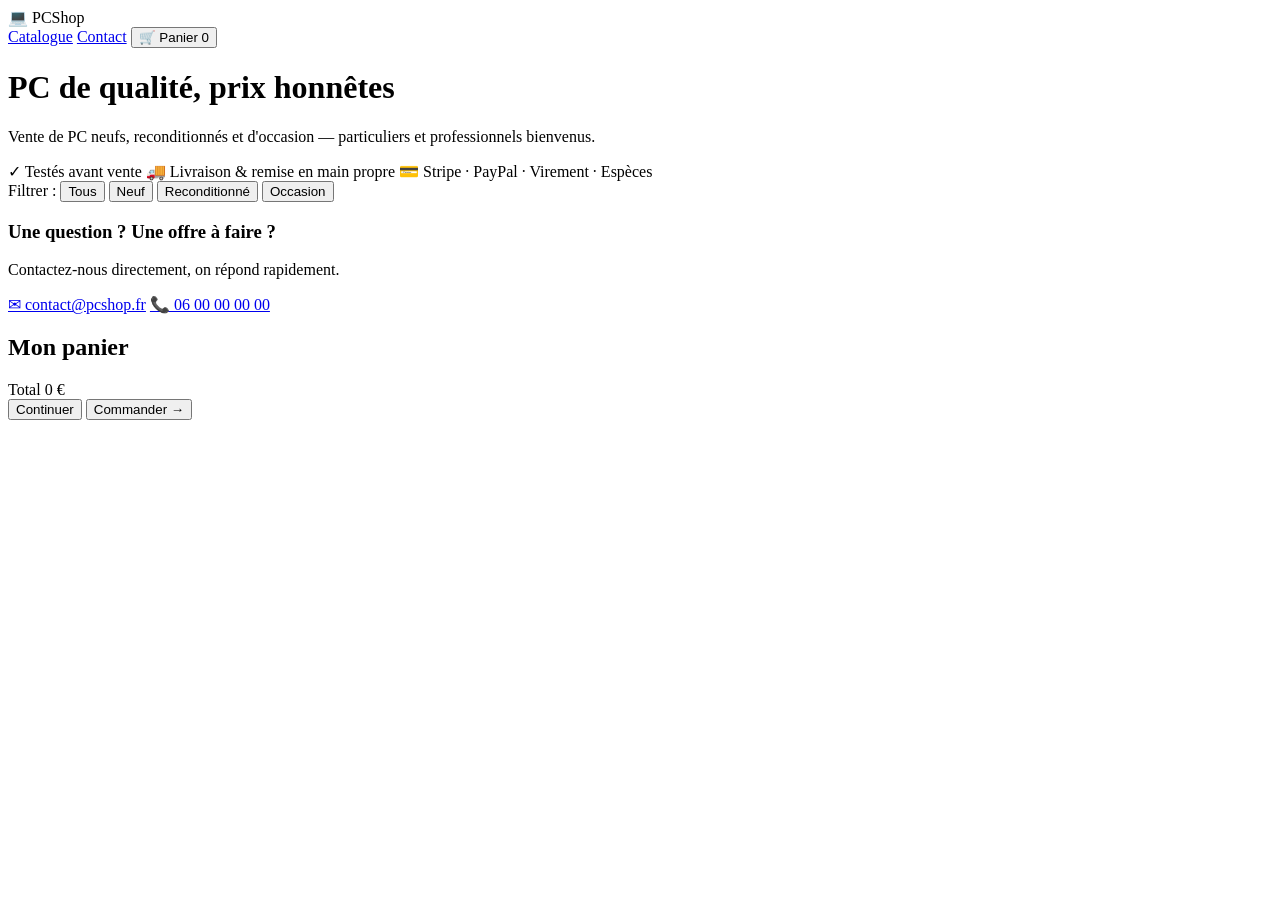
==== index.html @ 3aa7b483 "Add files via upload" ====
<!DOCTYPE html>
<html lang="fr">
<head>
  <meta charset="UTF-8" />
  <meta name="viewport" content="width=device-width, initial-scale=1.0" />
  <title>PCShop — Vente de PC</title>
  <link rel="stylesheet" href="style.css" />
</head>
<body>

  <nav>
    <span class="logo">&#128187; PCShop</span>
    <div class="nav-links">
      <a href="#catalogue">Catalogue</a>
      <a href="#contact">Contact</a>
      <button class="cart-btn" id="cart-open-btn">
        &#128722; Panier <span id="cart-count">0</span>
      </button>
    </div>
  </nav>

  <div class="hero">
    <h1>PC de qualité, prix honnêtes</h1>
    <p>Vente de PC neufs, reconditionnés et d'occasion — particuliers et professionnels bienvenus.</p>
    <div class="hero-badges">
      <span class="badge">&#10003; Testés avant vente</span>
      <span class="badge">&#128666; Livraison &amp; remise en main propre</span>
      <span class="badge">&#128179; Stripe · PayPal · Virement · Espèces</span>
    </div>
  </div>

  <div class="main" id="catalogue">
    <div class="filters">
      <span class="filter-label">Filtrer :</span>
      <button class="filter-btn active" data-filter="tous">Tous</button>
      <button class="filter-btn" data-filter="neuf">Neuf</button>
      <button class="filter-btn" data-filter="reconditionne">Reconditionné</button>
      <button class="filter-btn" data-filter="occasion">Occasion</button>
    </div>
    <div class="grid" id="grid"></div>
  </div>

  <div class="contact-bar" id="contact">
    <h3>Une question ? Une offre à faire ?</h3>
    <p>Contactez-nous directement, on répond rapidement.</p>
    <div class="contact-links">
      <a href="mailto:contact@pcshop.fr" class="contact-link">&#9993; contact@pcshop.fr</a>
      <a href="tel:+33600000000" class="contact-link">&#128222; 06 00 00 00 00</a>
    </div>
  </div>

  <div class="modal-overlay" id="cart-modal">
    <div class="modal">
      <h2>Mon panier</h2>
      <div id="cart-items"></div>
      <div class="modal-total">
        <span>Total</span>
        <span id="cart-total">0 €</span>
      </div>
      <div class="modal-actions">
        <button class="btn-sec" id="cart-close-btn">Continuer</button>
        <button class="btn-prim" id="checkout-btn">Commander &rarr;</button>
      </div>
    </div>
  </div>

  <div class="toast" id="toast"></div>

  <script src="app.js"></script>
</body>
</html>
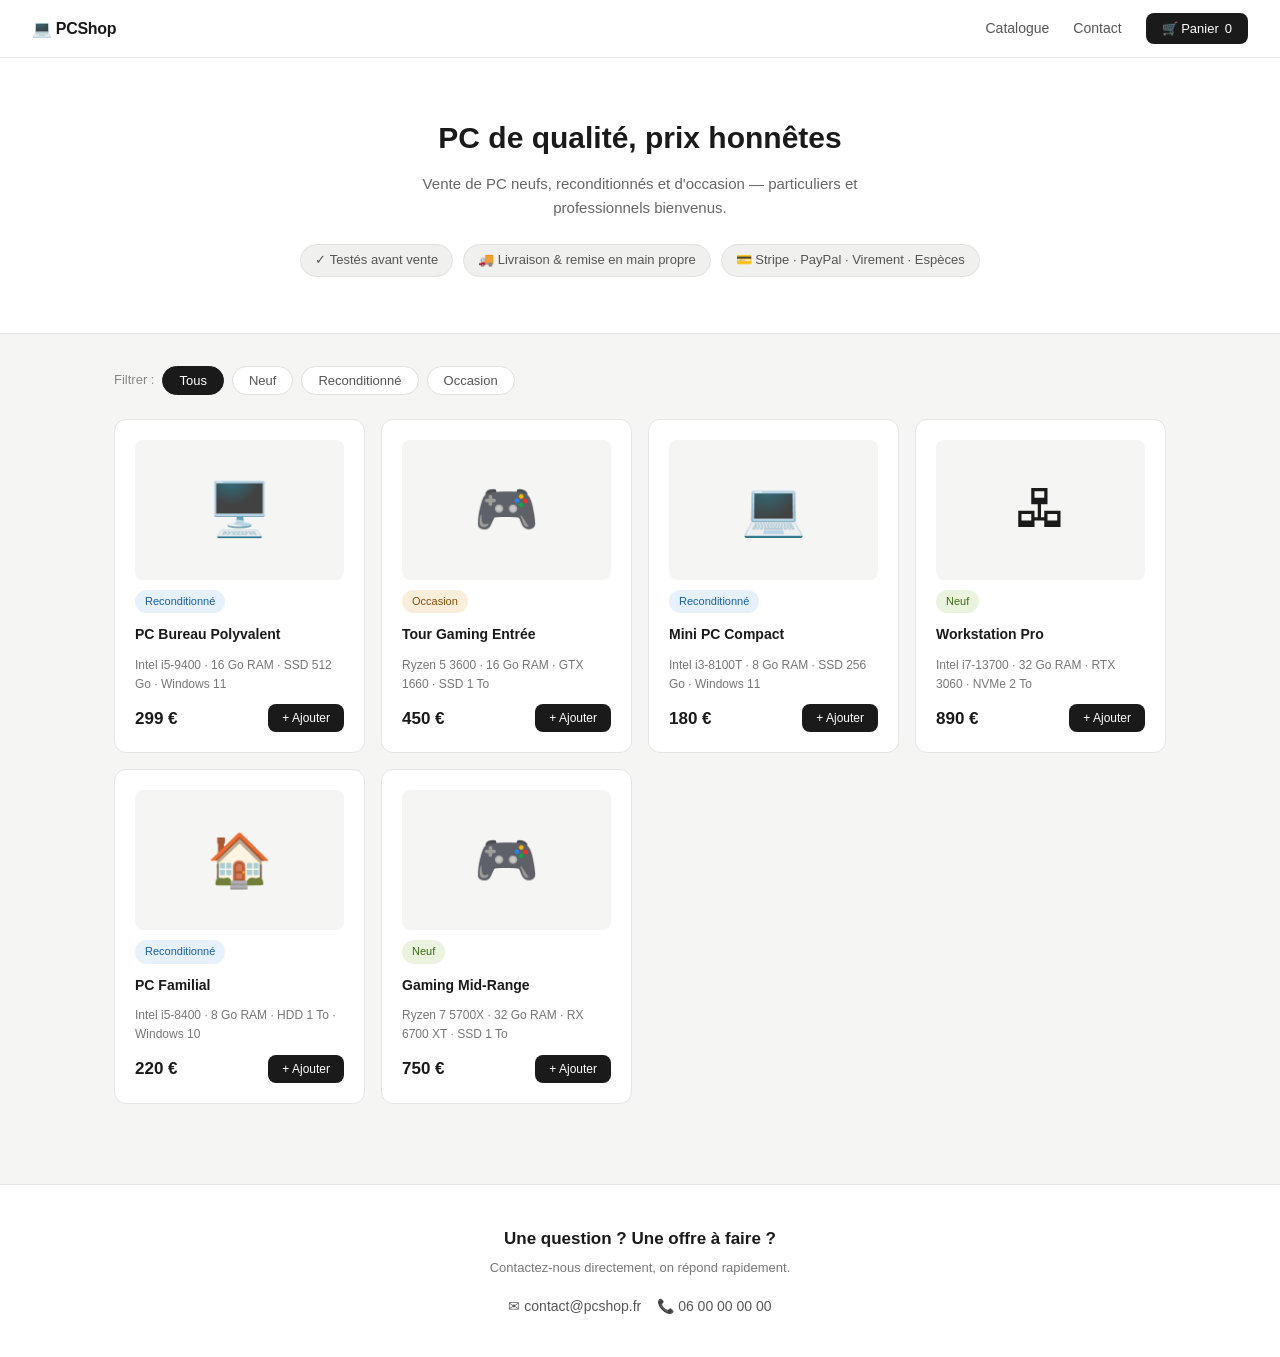
==== commit 100ef15d: "Update index.html" ====
--- a/index.html
+++ b/index.html
@@ -2,8 +2,21 @@
 <html lang="fr">
 <head>
   <meta charset="UTF-8" />
-  <meta name="viewport" content="width=device-width, initial-scale=1.0" />
-  <title>PCShop — Vente de PC</title>
+<meta name="viewport" content="width=device-width, initial-scale=1.0" />
+  <!-- SEO -->
+<meta name="description" content="Unboxing Chill — Vente de PC neufs, reconditionnés et d'occasion. Livraison ou remise en main propre. Paiement par Stripe, PayPal, virement ou espèces." />
+<meta name="keywords" content="vente PC, PC reconditionné, PC occasion, PC neuf, acheter ordinateur, PC pas cher, vente ordinateur" />
+<meta name="author" content="Unboxing Chill" />
+<meta name="robots" content="index, follow" />
+
+<!-- Titre Google -->
+<title>Unboxing Chill — Vente de PC neufs & reconditionnés</title>
+
+<!-- Réseaux sociaux (partage) -->
+<meta property="og:title" content="Unboxing Chill — Vente de PC" />
+<meta property="og:description" content="PC neufs, reconditionnés et d'occasion. Livraison ou main propre." />
+<meta property="og:url" content="https://unboxing-chill.netlify.app" />
+<meta property="og:type" content="website" />
   <link rel="stylesheet" href="style.css" />
 </head>
 <body>
--- a/style.css
+++ b/style.css
@@ -0,0 +1,452 @@
+/* =====================
+   RESET & BASE
+===================== */
+*, *::before, *::after {
+  box-sizing: border-box;
+  margin: 0;
+  padding: 0;
+}
+
+body {
+  font-family: 'Segoe UI', Arial, sans-serif;
+  background: #f5f5f3;
+  color: #1a1a1a;
+  font-size: 15px;
+  line-height: 1.6;
+}
+
+a {
+  text-decoration: none;
+  color: inherit;
+}
+
+/* =====================
+   NAVIGATION
+===================== */
+nav {
+  background: #ffffff;
+  border-bottom: 1px solid #e5e5e5;
+  padding: 0 2rem;
+  display: flex;
+  align-items: center;
+  justify-content: space-between;
+  height: 58px;
+  position: sticky;
+  top: 0;
+  z-index: 100;
+}
+
+.logo {
+  font-size: 16px;
+  font-weight: 600;
+  letter-spacing: -0.3px;
+}
+
+.nav-links {
+  display: flex;
+  gap: 1.5rem;
+  align-items: center;
+}
+
+.nav-links a {
+  font-size: 14px;
+  color: #555;
+  transition: color 0.2s;
+}
+
+.nav-links a:hover {
+  color: #1a1a1a;
+}
+
+.cart-btn {
+  background: #1a1a1a;
+  color: #ffffff;
+  border: none;
+  border-radius: 8px;
+  padding: 8px 16px;
+  font-size: 13px;
+  font-weight: 500;
+  cursor: pointer;
+  display: flex;
+  align-items: center;
+  gap: 6px;
+  transition: opacity 0.2s;
+}
+
+.cart-btn:hover {
+  opacity: 0.85;
+}
+
+/* =====================
+   HERO
+===================== */
+.hero {
+  background: #ffffff;
+  border-bottom: 1px solid #e5e5e5;
+  padding: 3.5rem 2rem;
+  text-align: center;
+}
+
+.hero h1 {
+  font-size: 30px;
+  font-weight: 600;
+  margin-bottom: 10px;
+}
+
+.hero p {
+  font-size: 15px;
+  color: #666;
+  max-width: 500px;
+  margin: 0 auto 1.5rem;
+}
+
+.hero-badges {
+  display: flex;
+  gap: 10px;
+  justify-content: center;
+  flex-wrap: wrap;
+}
+
+.badge {
+  background: #f0f0ee;
+  border: 1px solid #e0e0de;
+  border-radius: 20px;
+  padding: 5px 14px;
+  font-size: 13px;
+  color: #555;
+}
+
+/* =====================
+   CATALOGUE & FILTRES
+===================== */
+.main {
+  max-width: 1100px;
+  margin: 0 auto;
+  padding: 2rem 1.5rem;
+}
+
+.filters {
+  display: flex;
+  gap: 8px;
+  margin-bottom: 1.5rem;
+  flex-wrap: wrap;
+  align-items: center;
+}
+
+.filter-label {
+  font-size: 13px;
+  color: #888;
+}
+
+.filter-btn {
+  background: #ffffff;
+  border: 1px solid #e0e0de;
+  border-radius: 20px;
+  padding: 6px 16px;
+  font-size: 13px;
+  cursor: pointer;
+  color: #555;
+  transition: background 0.2s, color 0.2s, border-color 0.2s;
+}
+
+.filter-btn:hover {
+  background: #f0f0ee;
+}
+
+.filter-btn.active {
+  background: #1a1a1a;
+  color: #ffffff;
+  border-color: #1a1a1a;
+}
+
+/* =====================
+   GRILLE PRODUITS
+===================== */
+.grid {
+  display: grid;
+  grid-template-columns: repeat(auto-fill, minmax(240px, 1fr));
+  gap: 16px;
+}
+
+.card {
+  background: #ffffff;
+  border: 1px solid #e5e5e5;
+  border-radius: 12px;
+  padding: 1.25rem;
+  display: flex;
+  flex-direction: column;
+  gap: 10px;
+  transition: border-color 0.2s;
+}
+
+.card:hover {
+  border-color: #bbb;
+}
+
+.card-img {
+  background: #f5f5f3;
+  border-radius: 8px;
+  height: 140px;
+  display: flex;
+  align-items: center;
+  justify-content: center;
+  font-size: 52px;
+}
+
+.card-tag {
+  display: inline-block;
+  font-size: 11px;
+  border-radius: 20px;
+  padding: 3px 10px;
+  font-weight: 500;
+  width: fit-content;
+}
+
+.tag-neuf       { background: #EAF3DE; color: #3B6D11; }
+.tag-reconditionne { background: #E6F1FB; color: #185FA5; }
+.tag-occasion   { background: #FAEEDA; color: #854F0B; }
+
+.card-name {
+  font-size: 14px;
+  font-weight: 600;
+}
+
+.card-specs {
+  font-size: 12px;
+  color: #777;
+  line-height: 1.6;
+}
+
+.card-bottom {
+  display: flex;
+  align-items: center;
+  justify-content: space-between;
+  margin-top: auto;
+}
+
+.card-price {
+  font-size: 17px;
+  font-weight: 600;
+}
+
+.add-btn {
+  background: #1a1a1a;
+  color: #ffffff;
+  border: none;
+  border-radius: 8px;
+  padding: 7px 14px;
+  font-size: 12px;
+  font-weight: 500;
+  cursor: pointer;
+  transition: opacity 0.2s;
+}
+
+.add-btn:hover {
+  opacity: 0.8;
+}
+
+.empty {
+  text-align: center;
+  padding: 3rem;
+  color: #888;
+  font-size: 14px;
+  grid-column: 1 / -1;
+}
+
+/* =====================
+   CONTACT
+===================== */
+.contact-bar {
+  background: #ffffff;
+  border-top: 1px solid #e5e5e5;
+  margin-top: 3rem;
+  padding: 2.5rem 2rem;
+  text-align: center;
+}
+
+.contact-bar h3 {
+  font-size: 17px;
+  font-weight: 600;
+  margin-bottom: 6px;
+}
+
+.contact-bar p {
+  font-size: 13px;
+  color: #777;
+  margin-bottom: 1rem;
+}
+
+.contact-links {
+  display: flex;
+  gap: 16px;
+  justify-content: center;
+  flex-wrap: wrap;
+}
+
+.contact-link {
+  font-size: 14px;
+  color: #555;
+  display: flex;
+  align-items: center;
+  gap: 6px;
+  transition: color 0.2s;
+}
+
+.contact-link:hover {
+  color: #1a1a1a;
+}
+
+/* =====================
+   MODAL PANIER
+===================== */
+.modal-overlay {
+  display: none;
+  position: fixed;
+  inset: 0;
+  background: rgba(0, 0, 0, 0.45);
+  z-index: 200;
+  align-items: center;
+  justify-content: center;
+}
+
+.modal-overlay.open {
+  display: flex;
+}
+
+.modal {
+  background: #ffffff;
+  border-radius: 12px;
+  border: 1px solid #e5e5e5;
+  width: 380px;
+  max-width: 95vw;
+  padding: 1.5rem;
+}
+
+.modal h2 {
+  font-size: 16px;
+  font-weight: 600;
+  margin-bottom: 1rem;
+}
+
+.modal-item {
+  display: flex;
+  justify-content: space-between;
+  align-items: center;
+  padding: 10px 0;
+  border-bottom: 1px solid #f0f0ee;
+  font-size: 13px;
+  gap: 8px;
+}
+
+.modal-item:last-of-type {
+  border: none;
+}
+
+.modal-item-name {
+  flex: 1;
+  min-width: 0;
+  overflow: hidden;
+  text-overflow: ellipsis;
+  white-space: nowrap;
+}
+
+.qty-ctrl {
+  display: flex;
+  align-items: center;
+  gap: 8px;
+}
+
+.qty-btn {
+  background: #f0f0ee;
+  border: 1px solid #e0e0de;
+  border-radius: 6px;
+  width: 26px;
+  height: 26px;
+  cursor: pointer;
+  font-size: 16px;
+  display: flex;
+  align-items: center;
+  justify-content: center;
+  transition: background 0.15s;
+}
+
+.qty-btn:hover {
+  background: #e0e0de;
+}
+
+.modal-total {
+  display: flex;
+  justify-content: space-between;
+  font-size: 15px;
+  font-weight: 600;
+  margin: 1rem 0;
+  padding-top: 1rem;
+  border-top: 1px solid #e5e5e5;
+}
+
+.modal-actions {
+  display: flex;
+  gap: 8px;
+}
+
+.btn-sec {
+  flex: 1;
+  background: transparent;
+  border: 1px solid #ccc;
+  border-radius: 8px;
+  padding: 10px;
+  font-size: 13px;
+  cursor: pointer;
+  color: #1a1a1a;
+  transition: background 0.2s;
+}
+
+.btn-sec:hover {
+  background: #f0f0ee;
+}
+
+.btn-prim {
+  flex: 2;
+  background: #1a1a1a;
+  color: #ffffff;
+  border: none;
+  border-radius: 8px;
+  padding: 10px;
+  font-size: 13px;
+  font-weight: 500;
+  cursor: pointer;
+  transition: opacity 0.2s;
+}
+
+.btn-prim:hover {
+  opacity: 0.85;
+}
+
+.modal-empty {
+  text-align: center;
+  color: #888;
+  font-size: 13px;
+  padding: 1.5rem 0;
+}
+
+/* =====================
+   TOAST
+===================== */
+.toast {
+  position: fixed;
+  bottom: 24px;
+  right: 24px;
+  background: #1a1a1a;
+  color: #ffffff;
+  padding: 10px 18px;
+  border-radius: 8px;
+  font-size: 13px;
+  opacity: 0;
+  transition: opacity 0.3s;
+  z-index: 300;
+  pointer-events: none;
+}
+
+.toast.show {
+  opacity: 1;
+}
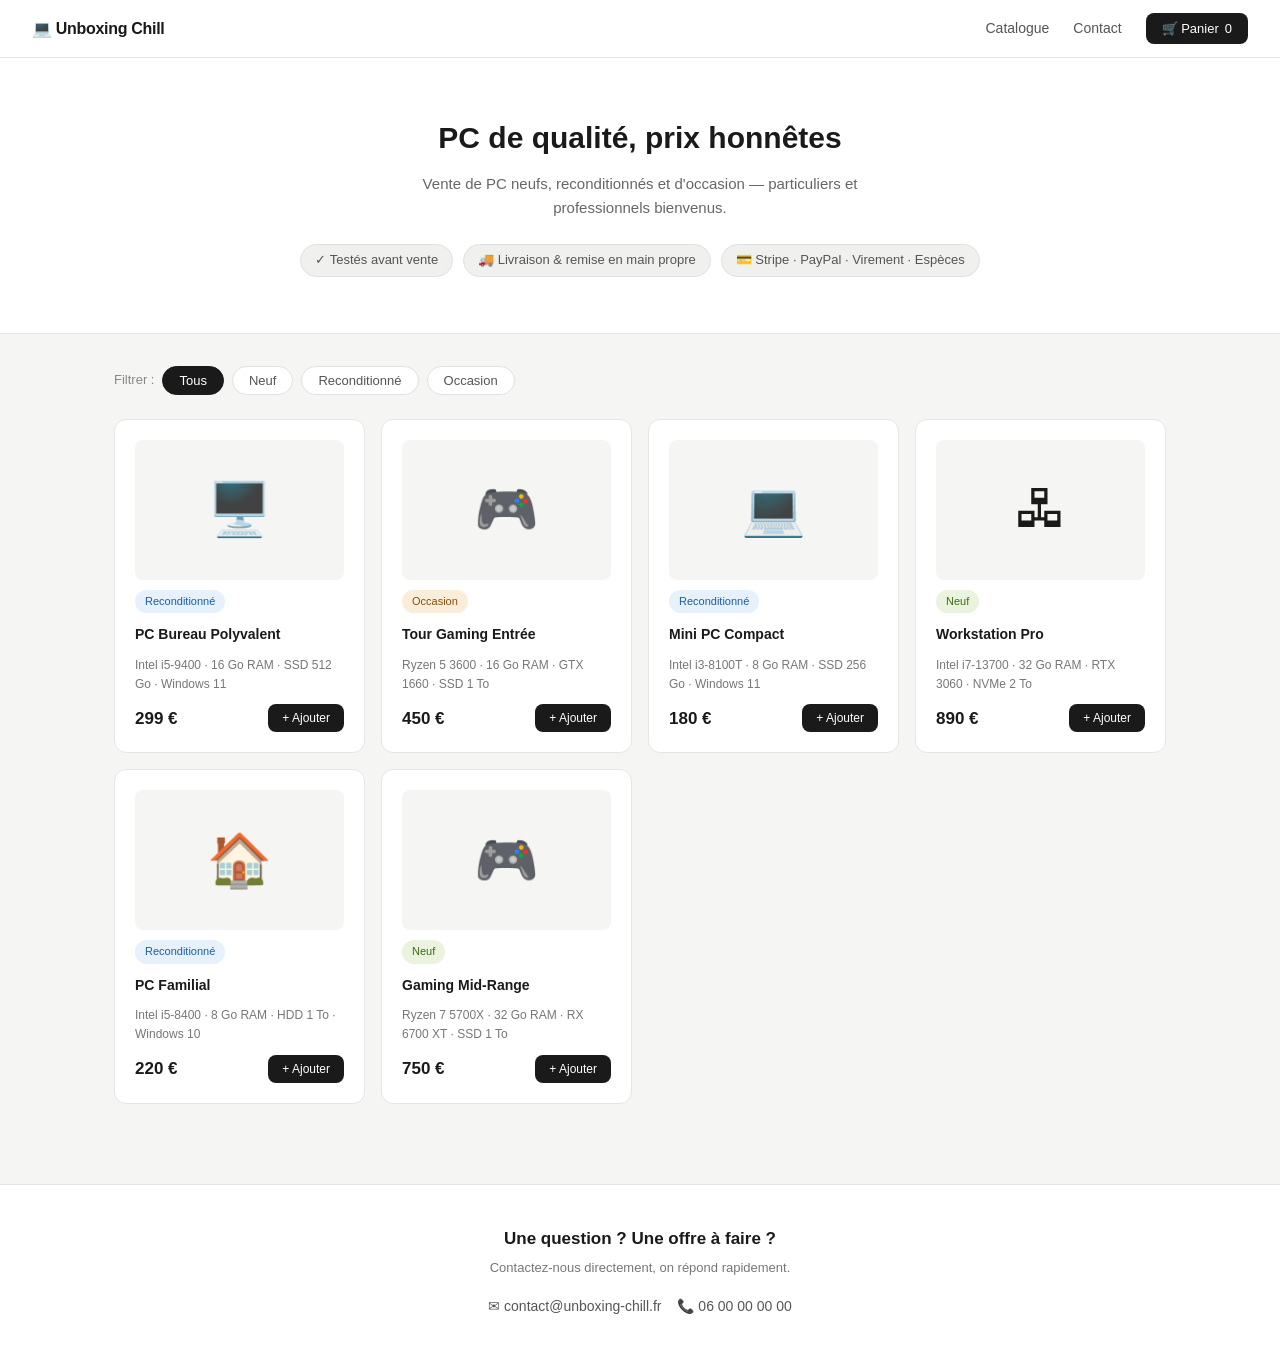
==== commit db3f9dc0: "Rename index (2).html to index.html" ====
--- a/index.html
+++ b/index.html
@@ -2,27 +2,29 @@
 <html lang="fr">
 <head>
   <meta charset="UTF-8" />
-<meta name="viewport" content="width=device-width, initial-scale=1.0" />
+  <meta name="viewport" content="width=device-width, initial-scale=1.0" />
+
   <!-- SEO -->
-<meta name="description" content="Unboxing Chill — Vente de PC neufs, reconditionnés et d'occasion. Livraison ou remise en main propre. Paiement par Stripe, PayPal, virement ou espèces." />
-<meta name="keywords" content="vente PC, PC reconditionné, PC occasion, PC neuf, acheter ordinateur, PC pas cher, vente ordinateur" />
-<meta name="author" content="Unboxing Chill" />
-<meta name="robots" content="index, follow" />
+  <meta name="description" content="Unboxing Chill — Vente de PC neufs, reconditionnés et d'occasion. Livraison ou remise en main propre. Paiement par Stripe, PayPal, virement ou espèces." />
+  <meta name="keywords" content="vente PC, PC reconditionné, PC occasion, PC neuf, acheter ordinateur, PC pas cher, vente ordinateur" />
+  <meta name="author" content="Unboxing Chill" />
+  <meta name="robots" content="index, follow" />
 
-<!-- Titre Google -->
-<title>Unboxing Chill — Vente de PC neufs & reconditionnés</title>
+  <!-- Titre Google -->
+  <title>Unboxing Chill — Vente de PC neufs & reconditionnés</title>
 
-<!-- Réseaux sociaux (partage) -->
-<meta property="og:title" content="Unboxing Chill — Vente de PC" />
-<meta property="og:description" content="PC neufs, reconditionnés et d'occasion. Livraison ou main propre." />
-<meta property="og:url" content="https://unboxing-chill.netlify.app" />
-<meta property="og:type" content="website" />
+  <!-- Réseaux sociaux -->
+  <meta property="og:title" content="Unboxing Chill — Vente de PC" />
+  <meta property="og:description" content="PC neufs, reconditionnés et d'occasion. Livraison ou main propre." />
+  <meta property="og:url" content="https://unboxing-chill.netlify.app" />
+  <meta property="og:type" content="website" />
+
   <link rel="stylesheet" href="style.css" />
 </head>
 <body>
 
   <nav>
-    <span class="logo">&#128187; PCShop</span>
+    <span class="logo">&#128187; Unboxing Chill</span>
     <div class="nav-links">
       <a href="#catalogue">Catalogue</a>
       <a href="#contact">Contact</a>
@@ -50,14 +52,16 @@
       <button class="filter-btn" data-filter="reconditionne">Reconditionné</button>
       <button class="filter-btn" data-filter="occasion">Occasion</button>
     </div>
-    <div class="grid" id="grid"></div>
+    <div class="grid" id="grid">
+      <div class="empty">Chargement des PCs...</div>
+    </div>
   </div>
 
   <div class="contact-bar" id="contact">
     <h3>Une question ? Une offre à faire ?</h3>
     <p>Contactez-nous directement, on répond rapidement.</p>
     <div class="contact-links">
-      <a href="mailto:contact@pcshop.fr" class="contact-link">&#9993; contact@pcshop.fr</a>
+      <a href="mailto:contact@unboxing-chill.fr" class="contact-link">&#9993; contact@unboxing-chill.fr</a>
       <a href="tel:+33600000000" class="contact-link">&#128222; 06 00 00 00 00</a>
     </div>
   </div>
@@ -79,6 +83,7 @@
 
   <div class="toast" id="toast"></div>
 
-  <script src="app.js"></script>
+  <!-- Type module obligatoire pour Firebase -->
+  <script type="module" src="app.js"></script>
 </body>
 </html>
